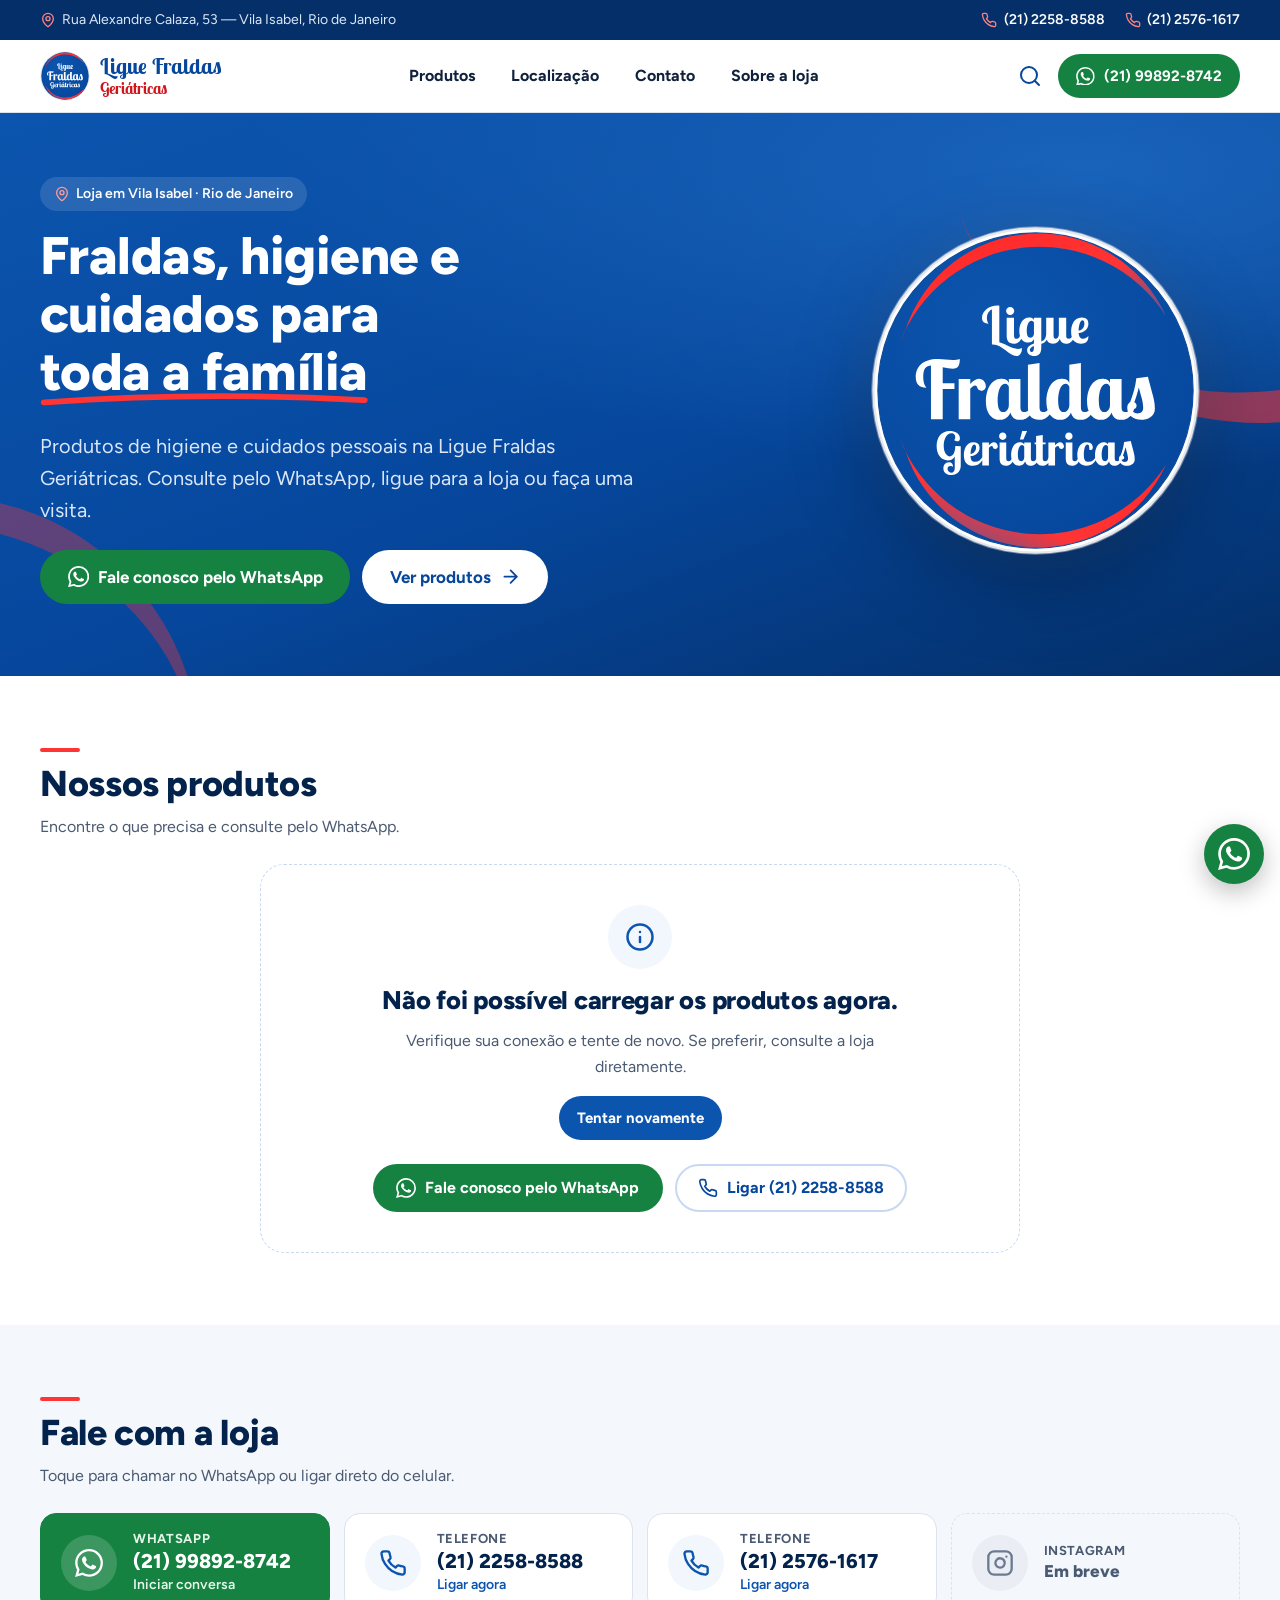
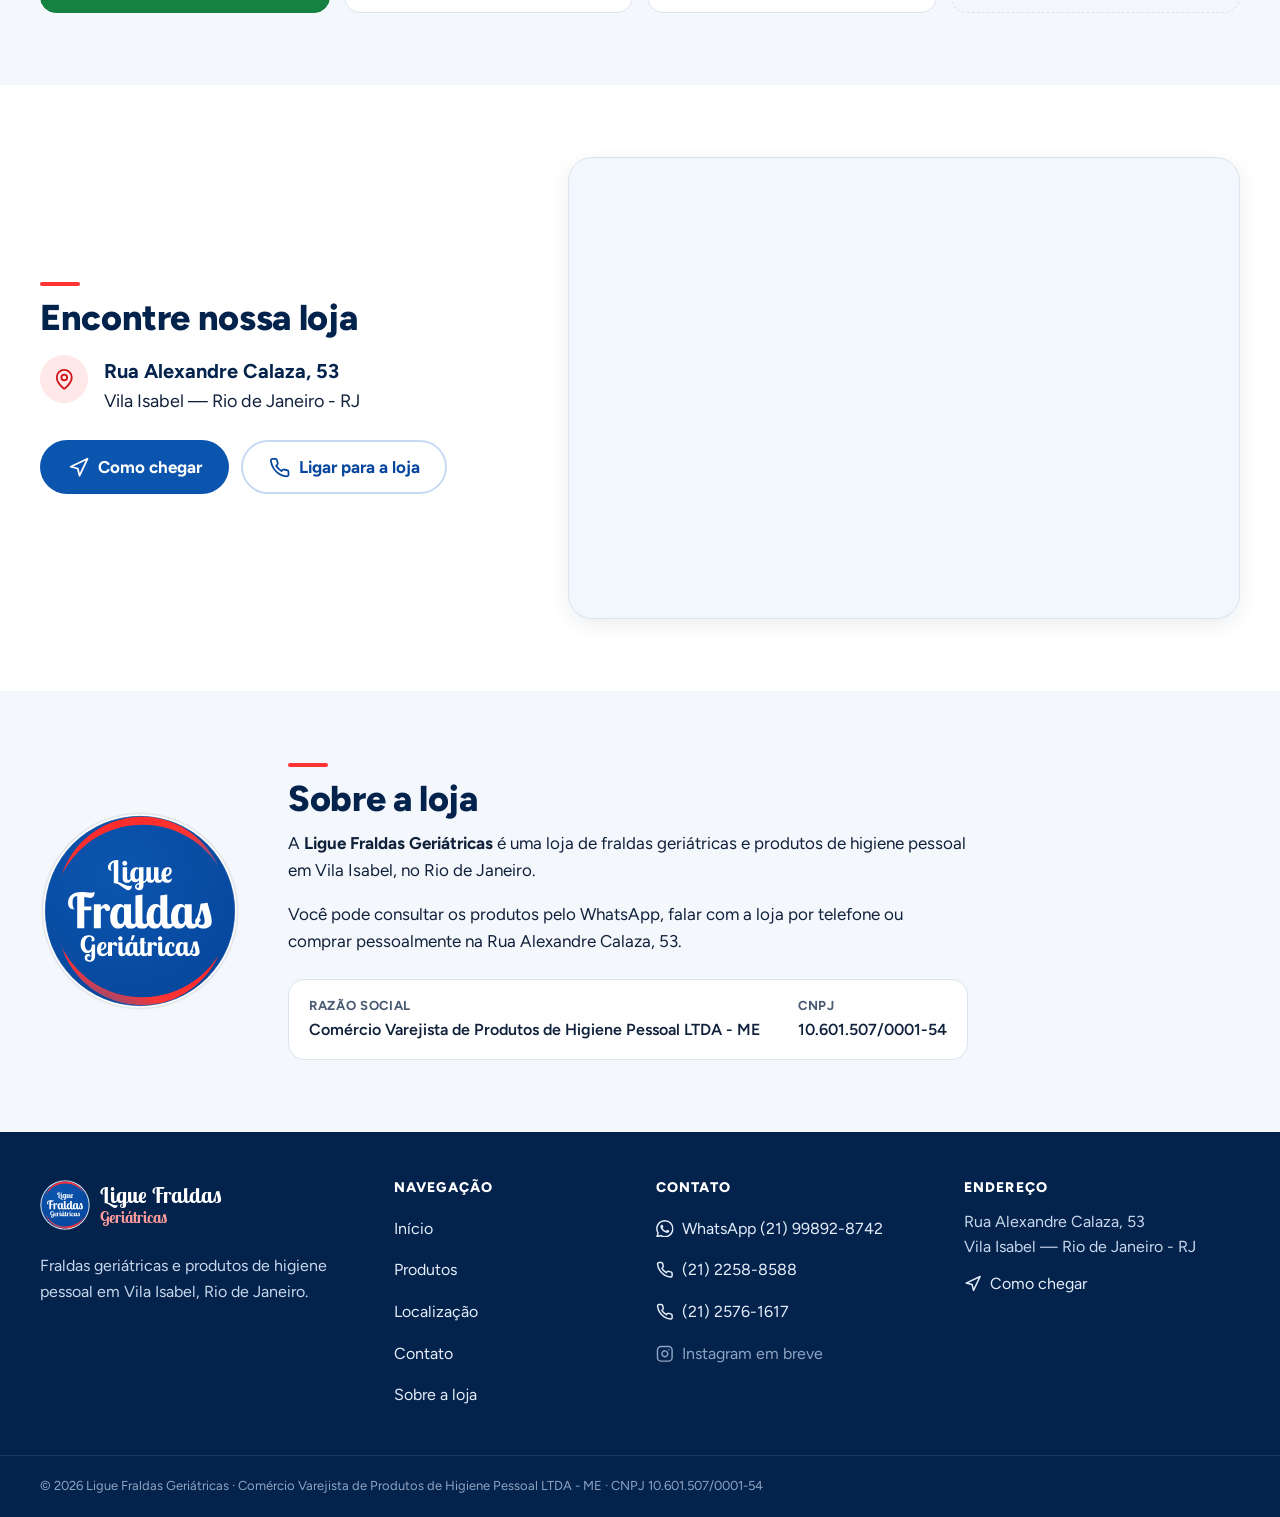
==== index.html @ 938216e5 "Primeira versão do site da Ligue Fraldas Geriátricas Vitrine online estática (HTML, CSS e JS, sem bu" ====
<!doctype html>
<html lang="pt-BR">
<head>
  <meta charset="utf-8">
  <meta name="viewport" content="width=device-width, initial-scale=1, viewport-fit=cover">
  <title>Ligue Fraldas Geriátricas – Fraldas e higiene em Vila Isabel, RJ</title>
  <meta name="description" content="Fraldas geriátricas e produtos de higiene pessoal em Vila Isabel, Rio de Janeiro. Consulte pelo WhatsApp (21) 99892-8742 ou visite a loja na Rua Alexandre Calaza, 53.">
  <!-- ANTES DE PUBLICAR: troque https://www.SEU-DOMINIO.com.br pelo domínio do site (veja o README) -->
  <link rel="canonical" href="https://www.SEU-DOMINIO.com.br/">
  <meta name="theme-color" content="#0c55ae">
  <meta name="geo.region" content="BR-RJ">
  <meta name="geo.placename" content="Rio de Janeiro">

  <meta property="og:type" content="website">
  <meta property="og:locale" content="pt_BR">
  <meta property="og:site_name" content="Ligue Fraldas Geriátricas">
  <meta property="og:title" content="Ligue Fraldas Geriátricas – Vila Isabel, Rio de Janeiro">
  <meta property="og:description" content="Fraldas, higiene e cuidados para toda a família. Consulte nossos produtos pelo WhatsApp (21) 99892-8742.">
  <meta property="og:url" content="https://www.SEU-DOMINIO.com.br/">
  <meta property="og:image" content="https://www.SEU-DOMINIO.com.br/img/og-image.png">
  <meta property="og:image:width" content="1200">
  <meta property="og:image:height" content="630">
  <meta property="og:image:alt" content="Logotipo da Ligue Fraldas Geriátricas">
  <meta name="twitter:card" content="summary_large_image">

  <link rel="icon" href="img/logo.svg" type="image/svg+xml">
  <link rel="icon" href="img/icones/favicon-32.png" sizes="32x32" type="image/png">
  <link rel="apple-touch-icon" href="img/icones/apple-touch-icon.png">
  <link rel="manifest" href="site.webmanifest">

  <link rel="preconnect" href="https://fonts.googleapis.com">
  <link rel="preconnect" href="https://fonts.gstatic.com" crossorigin>
  <link rel="stylesheet" href="https://fonts.googleapis.com/css2?family=Figtree:wght@400;500;600;700;800&family=Lobster+Two:wght@700&display=swap">
  <link rel="stylesheet" href="css/estilo.css">

  <script>document.documentElement.classList.add('js');</script>
  <script src="js/config.js" defer></script>
  <script src="js/nucleo.js" defer></script>
  <script src="js/inicio.js" defer></script>

  <script type="application/ld+json">
  {
    "@context": "https://schema.org",
    "@graph": [
      {
        "@type": "Store",
        "@id": "https://www.SEU-DOMINIO.com.br/#loja",
        "name": "Ligue Fraldas Geriátricas",
        "legalName": "Comércio Varejista de Produtos de Higiene Pessoal LTDA - ME",
        "taxID": "10.601.507/0001-54",
        "description": "Loja de fraldas geriátricas e produtos de higiene pessoal em Vila Isabel, Rio de Janeiro.",
        "url": "https://www.SEU-DOMINIO.com.br/",
        "logo": "https://www.SEU-DOMINIO.com.br/img/icones/icon-512.png",
        "image": "https://www.SEU-DOMINIO.com.br/img/og-image.png",
        "telephone": "+55-21-2258-8588",
        "address": {
          "@type": "PostalAddress",
          "streetAddress": "Rua Alexandre Calaza, 53 - Vila Isabel",
          "addressLocality": "Rio de Janeiro",
          "addressRegion": "RJ",
          "addressCountry": "BR"
        },
        "areaServed": { "@type": "City", "name": "Rio de Janeiro" },
        "hasMap": "https://www.google.com/maps/search/?api=1&query=Rua+Alexandre+Calaza%2C+53+-+Vila+Isabel%2C+Rio+de+Janeiro+-+RJ",
        "contactPoint": [
          { "@type": "ContactPoint", "telephone": "+55-21-2258-8588", "contactType": "customer service", "availableLanguage": "Portuguese" },
          { "@type": "ContactPoint", "telephone": "+55-21-2576-1617", "contactType": "customer service", "availableLanguage": "Portuguese" },
          { "@type": "ContactPoint", "telephone": "+55-21-99892-8742", "contactType": "sales", "description": "WhatsApp", "availableLanguage": "Portuguese" }
        ]
      },
      {
        "@type": "WebSite",
        "@id": "https://www.SEU-DOMINIO.com.br/#site",
        "url": "https://www.SEU-DOMINIO.com.br/",
        "name": "Ligue Fraldas Geriátricas",
        "inLanguage": "pt-BR",
        "publisher": { "@id": "https://www.SEU-DOMINIO.com.br/#loja" }
      }
    ]
  }
  </script>
</head>
<body>
  <svg aria-hidden="true" style="position:absolute;width:0;height:0;overflow:hidden">
    <symbol id="i-whatsapp" viewBox="0 0 24 24"><path fill="currentColor" d="M17.472 14.382c-.297-.149-1.758-.867-2.03-.967-.273-.099-.471-.148-.67.15-.197.297-.767.966-.94 1.164-.173.199-.347.223-.644.075-.297-.15-1.255-.463-2.39-1.475-.883-.788-1.48-1.761-1.653-2.059-.173-.297-.018-.458.13-.606.134-.133.298-.347.446-.52.149-.174.198-.298.298-.497.099-.198.05-.371-.025-.52-.075-.149-.669-1.612-.916-2.207-.242-.579-.487-.5-.669-.51-.173-.008-.371-.01-.57-.01-.198 0-.52.074-.792.372-.272.297-1.04 1.016-1.04 2.479 0 1.462 1.065 2.875 1.213 3.074.149.198 2.096 3.2 5.077 4.487.709.306 1.262.489 1.694.625.712.227 1.36.195 1.871.118.571-.085 1.758-.719 2.006-1.413.248-.694.248-1.289.173-1.413-.074-.124-.272-.198-.57-.347m-5.421 7.403h-.004a9.87 9.87 0 0 1-5.031-1.378l-.361-.214-3.741.982.998-3.648-.235-.374a9.86 9.86 0 0 1-1.51-5.26c.001-5.45 4.436-9.884 9.888-9.884 2.64 0 5.122 1.03 6.988 2.898a9.825 9.825 0 0 1 2.893 6.994c-.003 5.45-4.437 9.884-9.885 9.884m8.413-18.297A11.815 11.815 0 0 0 12.05 0C5.495 0 .16 5.335.157 11.892c0 2.096.547 4.142 1.588 5.945L.057 24l6.305-1.654a11.882 11.882 0 0 0 5.683 1.448h.005c6.554 0 11.89-5.335 11.893-11.893a11.821 11.821 0 0 0-3.48-8.413Z"/></symbol>
    <symbol id="i-telefone" viewBox="0 0 24 24"><g fill="none" stroke="currentColor" stroke-width="2" stroke-linecap="round" stroke-linejoin="round"><path d="M22 16.92v3a2 2 0 0 1-2.18 2 19.79 19.79 0 0 1-8.63-3.07 19.5 19.5 0 0 1-6-6 19.79 19.79 0 0 1-3.07-8.67A2 2 0 0 1 4.11 2h3a2 2 0 0 1 2 1.72 12.84 12.84 0 0 0 .7 2.81 2 2 0 0 1-.45 2.11L8.09 9.91a16 16 0 0 0 6 6l1.27-1.27a2 2 0 0 1 2.11-.45 12.84 12.84 0 0 0 2.81.7A2 2 0 0 1 22 16.92z"/></g></symbol>
    <symbol id="i-pin" viewBox="0 0 24 24"><g fill="none" stroke="currentColor" stroke-width="2" stroke-linecap="round" stroke-linejoin="round"><path d="M20 10c0 4.993-5.539 10.193-7.399 11.799a1 1 0 0 1-1.202 0C9.539 20.193 4 14.993 4 10a8 8 0 0 1 16 0"/><circle cx="12" cy="10" r="3"/></g></symbol>
    <symbol id="i-busca" viewBox="0 0 24 24"><g fill="none" stroke="currentColor" stroke-width="2" stroke-linecap="round" stroke-linejoin="round"><circle cx="11" cy="11" r="8"/><path d="m21 21-4.3-4.3"/></g></symbol>
    <symbol id="i-menu" viewBox="0 0 24 24"><g fill="none" stroke="currentColor" stroke-width="2" stroke-linecap="round"><path d="M4 6h16M4 12h16M4 18h16"/></g></symbol>
    <symbol id="i-fechar" viewBox="0 0 24 24"><g fill="none" stroke="currentColor" stroke-width="2" stroke-linecap="round"><path d="M18 6 6 18M6 6l12 12"/></g></symbol>
    <symbol id="i-rota" viewBox="0 0 24 24"><g fill="none" stroke="currentColor" stroke-width="2" stroke-linecap="round" stroke-linejoin="round"><path d="M3 11 22 2l-9 19-2-8-8-2z"/></g></symbol>
    <symbol id="i-instagram" viewBox="0 0 24 24"><g fill="none" stroke="currentColor" stroke-width="2" stroke-linecap="round" stroke-linejoin="round"><rect x="2" y="2" width="20" height="20" rx="5"/><path d="M16 11.37A4 4 0 1 1 12.63 8 4 4 0 0 1 16 11.37zM17.5 6.5h.01"/></g></symbol>
    <symbol id="i-seta" viewBox="0 0 24 24"><g fill="none" stroke="currentColor" stroke-width="2" stroke-linecap="round" stroke-linejoin="round"><path d="M5 12h14M12 5l7 7-7 7"/></g></symbol>
    <symbol id="i-sacola" viewBox="0 0 24 24"><g fill="none" stroke="currentColor" stroke-width="2" stroke-linecap="round" stroke-linejoin="round"><path d="M6 2 3 6v14a2 2 0 0 0 2 2h14a2 2 0 0 0 2-2V6l-3-4ZM3 6h18M16 10a4 4 0 0 1-8 0"/></g></symbol>
    <symbol id="i-info" viewBox="0 0 24 24"><g fill="none" stroke="currentColor" stroke-width="2" stroke-linecap="round" stroke-linejoin="round"><circle cx="12" cy="12" r="10"/><path d="M12 16v-4M12 8h.01"/></g></symbol>
    <symbol id="i-loja" viewBox="0 0 24 24"><g fill="none" stroke="currentColor" stroke-width="2" stroke-linecap="round" stroke-linejoin="round"><path d="m2 7 4.41-4.41A2 2 0 0 1 7.83 2h8.34a2 2 0 0 1 1.42.59L22 7M4 12v8a2 2 0 0 0 2 2h12a2 2 0 0 0 2-2v-8M15 22v-4a2 2 0 0 0-2-2h-2a2 2 0 0 0-2 2v4M2 7h20M22 7v3a2 2 0 0 1-2 2 2.7 2.7 0 0 1-1.59-.63.7.7 0 0 0-.82 0A2.7 2.7 0 0 1 16 12a2.7 2.7 0 0 1-1.59-.63.7.7 0 0 0-.82 0A2.7 2.7 0 0 1 12 12a2.7 2.7 0 0 1-1.59-.63.7.7 0 0 0-.82 0A2.7 2.7 0 0 1 8 12a2.7 2.7 0 0 1-1.59-.63.7.7 0 0 0-.82 0A2.7 2.7 0 0 1 4 12a2 2 0 0 1-2-2V7"/></g></symbol>
    <symbol id="i-filtro" viewBox="0 0 24 24"><g fill="none" stroke="currentColor" stroke-width="2" stroke-linecap="round" stroke-linejoin="round"><path d="M4 21v-7M4 10V3M12 21v-9M12 8V3M20 21v-5M20 12V3M1 14h6M9 8h6M17 16h6"/></g></symbol>
  </svg>

  <a class="pular" href="#conteudo">Pular para o conteúdo</a>

  <div class="barra-topo">
    <div class="container barra-topo__in">
      <span class="barra-topo__item"><svg class="icone" aria-hidden="true"><use href="#i-pin"></use></svg>Rua Alexandre Calaza, 53 — Vila Isabel, Rio de Janeiro</span>
      <span class="barra-topo__contatos">
        <a href="tel:+552122588588"><svg class="icone" aria-hidden="true"><use href="#i-telefone"></use></svg>(21) 2258-8588</a>
        <a href="tel:+552125761617"><svg class="icone" aria-hidden="true"><use href="#i-telefone"></use></svg>(21) 2576-1617</a>
      </span>
    </div>
  </div>

  <header class="cabecalho">
    <div class="container cabecalho__in">
      <a class="marca" href="./" aria-label="Ligue Fraldas Geriátricas — página inicial">
        <img class="marca__logo" src="img/logo.svg" alt="" width="48" height="48">
        <span class="marca__texto" aria-hidden="true"><span class="marca__nome">Ligue Fraldas</span><span class="marca__sub">Geriátricas</span></span>
      </a>

      <nav class="nav" id="menu" aria-label="Menu principal">
        <ul class="nav__lista">
          <li><a href="catalogo.html">Produtos</a></li>
          <li><a href="#localizacao">Localização</a></li>
          <li><a href="#contato">Contato</a></li>
          <li><a href="#sobre">Sobre a loja</a></li>
        </ul>
        <div class="nav__contatos">
          <a class="btn btn--wa btn--bloco" href="https://wa.me/5521998928742" data-whatsapp target="_blank" rel="noopener"><svg class="icone" aria-hidden="true"><use href="#i-whatsapp"></use></svg><span>WhatsApp (21) 99892-8742</span></a>
          <a class="btn btn--contorno btn--bloco" href="tel:+552122588588"><svg class="icone" aria-hidden="true"><use href="#i-telefone"></use></svg><span>Ligar (21) 2258-8588</span></a>
        </div>
      </nav>

      <div class="cabecalho__acoes">
        <a class="icone-btn" href="catalogo.html#busca" aria-label="Buscar produtos"><svg class="icone" aria-hidden="true"><use href="#i-busca"></use></svg></a>
        <a class="btn btn--wa btn--sm cabecalho__wa" href="https://wa.me/5521998928742" data-whatsapp target="_blank" rel="noopener"><svg class="icone" aria-hidden="true"><use href="#i-whatsapp"></use></svg><span>(21) 99892-8742</span></a>
        <button class="icone-btn menu-btn" type="button" data-menu-botao aria-controls="menu" aria-expanded="false" aria-label="Abrir menu"><svg class="icone" aria-hidden="true"><use href="#i-menu"></use></svg></button>
      </div>
    </div>
  </header>

  <main id="conteudo">
    <section class="hero" aria-labelledby="hero-titulo">
      <div class="container hero__in">
        <div class="hero__texto">
          <p class="hero__local"><svg class="icone" aria-hidden="true"><use href="#i-pin"></use></svg>Loja em Vila Isabel · Rio de Janeiro</p>
          <h1 id="hero-titulo">Fraldas, higiene e cuidados para <span class="sublinhado">toda a família</span></h1>
          <p class="hero__desc">Produtos de higiene e cuidados pessoais na Ligue Fraldas Geriátricas. Consulte pelo WhatsApp, ligue para a loja ou faça uma visita.</p>

          <form class="busca busca--hero" action="catalogo.html" role="search" data-requer-produtos hidden>
            <label class="sr-only" for="busca-hero">Buscar produtos</label>
            <svg class="icone busca__icone" aria-hidden="true"><use href="#i-busca"></use></svg>
            <input id="busca-hero" name="q" type="search" placeholder="Buscar produtos" autocomplete="off" enterkeyhint="search">
            <button class="btn btn--primario btn--sm" type="submit">Buscar</button>
          </form>

          <div class="hero__ctas">
            <a class="btn btn--wa btn--grande" href="https://wa.me/5521998928742" data-whatsapp target="_blank" rel="noopener"><svg class="icone" aria-hidden="true"><use href="#i-whatsapp"></use></svg><span>Fale conosco pelo WhatsApp</span></a>
            <a class="btn btn--claro btn--grande" href="catalogo.html"><span>Ver produtos</span><svg class="icone" aria-hidden="true"><use href="#i-seta"></use></svg></a>
          </div>
        </div>

        <div class="hero__marca" aria-hidden="true">
          <img src="img/logo.svg" alt="" width="380" height="380">
        </div>
      </div>
    </section>

    <section class="secao" id="produtos" aria-labelledby="produtos-titulo">
      <div class="container">
        <div class="secao__topo">
          <div>
            <h2 class="secao__titulo" id="produtos-titulo">Nossos produtos</h2>
            <p class="secao__sub">Encontre o que precisa e consulte pelo WhatsApp.</p>
          </div>
          <a class="link-seta so-desktop" href="catalogo.html" data-requer-produtos hidden>Ver catálogo completo<svg class="icone" aria-hidden="true"><use href="#i-seta"></use></svg></a>
        </div>

        <ul class="chips" data-categorias-inicio aria-label="Categorias" hidden></ul>

        <div class="grade-produtos grade-produtos--inicio" data-produtos-inicio aria-busy="true">
          <noscript>
            <div class="aviso">
              <p class="aviso__titulo">Para ver os produtos, ative o JavaScript do navegador.</p>
              <p>Você também pode consultar a loja pelo WhatsApp (21) 99892-8742 ou pelo telefone (21) 2258-8588.</p>
            </div>
          </noscript>
        </div>

        <a class="btn btn--primario btn--bloco so-mobile secao__mais" href="catalogo.html" data-requer-produtos hidden><span>Ver catálogo completo</span><svg class="icone" aria-hidden="true"><use href="#i-seta"></use></svg></a>
      </div>
    </section>

    <section class="secao secao--alt" id="contato" aria-labelledby="contato-titulo">
      <div class="container">
        <div class="secao__topo">
          <div>
            <h2 class="secao__titulo" id="contato-titulo">Fale com a loja</h2>
            <p class="secao__sub">Toque para chamar no WhatsApp ou ligar direto do celular.</p>
          </div>
        </div>

        <div class="contatos">
          <a class="contato-card contato-card--wa" href="https://wa.me/5521998928742" data-whatsapp target="_blank" rel="noopener">
            <span class="contato-card__icone"><svg class="icone" aria-hidden="true"><use href="#i-whatsapp"></use></svg></span>
            <span class="contato-card__texto">
              <span class="contato-card__rotulo">WhatsApp</span>
              <span class="contato-card__valor">(21) 99892-8742</span>
              <span class="contato-card__acao">Iniciar conversa</span>
            </span>
          </a>
          <a class="contato-card" href="tel:+552122588588">
            <span class="contato-card__icone"><svg class="icone" aria-hidden="true"><use href="#i-telefone"></use></svg></span>
            <span class="contato-card__texto">
              <span class="contato-card__rotulo">Telefone</span>
              <span class="contato-card__valor">(21) 2258-8588</span>
              <span class="contato-card__acao">Ligar agora</span>
            </span>
          </a>
          <a class="contato-card" href="tel:+552125761617">
            <span class="contato-card__icone"><svg class="icone" aria-hidden="true"><use href="#i-telefone"></use></svg></span>
            <span class="contato-card__texto">
              <span class="contato-card__rotulo">Telefone</span>
              <span class="contato-card__valor">(21) 2576-1617</span>
              <span class="contato-card__acao">Ligar agora</span>
            </span>
          </a>
          <div class="contato-card contato-card--instagram" data-instagram>
            <span class="contato-card__icone"><svg class="icone" aria-hidden="true"><use href="#i-instagram"></use></svg></span>
            <span class="contato-card__texto">
              <span class="contato-card__rotulo">Instagram</span>
              <span class="contato-card__valor" data-instagram-texto="{usuario}">Em breve</span>
            </span>
          </div>
        </div>
      </div>
    </section>

    <section class="secao" id="localizacao" aria-labelledby="local-titulo">
      <div class="container local">
        <div class="local__info">
          <h2 class="secao__titulo" id="local-titulo">Encontre nossa loja</h2>
          <address class="local__endereco">
            <span class="local__icone"><svg class="icone" aria-hidden="true"><use href="#i-pin"></use></svg></span>
            <span>
              <strong>Rua Alexandre Calaza, 53</strong><br>
              Vila Isabel — Rio de Janeiro - RJ
            </span>
          </address>
          <div class="local__acoes">
            <a class="btn btn--primario btn--grande" href="https://www.google.com/maps/dir/?api=1&amp;destination=Rua+Alexandre+Calaza%2C+53+-+Vila+Isabel%2C+Rio+de+Janeiro+-+RJ" target="_blank" rel="noopener"><svg class="icone" aria-hidden="true"><use href="#i-rota"></use></svg><span>Como chegar</span></a>
            <a class="btn btn--contorno btn--grande" href="tel:+552122588588"><svg class="icone" aria-hidden="true"><use href="#i-telefone"></use></svg><span>Ligar para a loja</span></a>
          </div>
        </div>
        <div class="local__mapa">
          <iframe
            title="Mapa com a localização da Ligue Fraldas Geriátricas, Rua Alexandre Calaza, 53, Vila Isabel"
            src="https://www.google.com/maps?q=Rua+Alexandre+Calaza,+53+-+Vila+Isabel,+Rio+de+Janeiro+-+RJ&amp;output=embed"
            loading="lazy"
            referrerpolicy="no-referrer-when-downgrade"
            allowfullscreen></iframe>
        </div>
      </div>
    </section>

    <section class="secao secao--alt" id="sobre" aria-labelledby="sobre-titulo">
      <div class="container sobre">
        <img class="sobre__logo" src="img/logo.svg" alt="Logotipo da Ligue Fraldas Geriátricas" width="200" height="200" loading="lazy">
        <div class="sobre__texto">
          <h2 class="secao__titulo" id="sobre-titulo">Sobre a loja</h2>
          <p>A <strong>Ligue Fraldas Geriátricas</strong> é uma loja de fraldas geriátricas e produtos de higiene pessoal em Vila Isabel, no Rio de Janeiro.</p>
          <p>Você pode consultar os produtos pelo WhatsApp, falar com a loja por telefone ou comprar pessoalmente na Rua Alexandre Calaza, 53.</p>
          <dl class="sobre__dados">
            <div><dt>Razão social</dt><dd>Comércio Varejista de Produtos de Higiene Pessoal LTDA - ME</dd></div>
            <div><dt>CNPJ</dt><dd class="sem-quebra">10.601.507/0001-54</dd></div>
          </dl>
        </div>
      </div>
    </section>
  </main>

  <footer class="rodape">
    <div class="container rodape__grade">
      <div class="rodape__marca">
        <a class="marca marca--clara" href="./">
          <img class="marca__logo" src="img/logo.svg" alt="" width="56" height="56" loading="lazy">
          <span class="marca__texto"><span class="marca__nome">Ligue Fraldas</span><span class="marca__sub">Geriátricas</span></span>
        </a>
        <p>Fraldas geriátricas e produtos de higiene pessoal em Vila Isabel, Rio de Janeiro.</p>
      </div>

      <nav class="rodape__col" aria-labelledby="rodape-nav">
        <h2 class="rodape__titulo" id="rodape-nav">Navegação</h2>
        <ul>
          <li><a href="./">Início</a></li>
          <li><a href="catalogo.html">Produtos</a></li>
          <li><a href="#localizacao">Localização</a></li>
          <li><a href="#contato">Contato</a></li>
          <li><a href="#sobre">Sobre a loja</a></li>
        </ul>
      </nav>

      <div class="rodape__col">
        <h2 class="rodape__titulo">Contato</h2>
        <ul>
          <li><a href="https://wa.me/5521998928742" data-whatsapp target="_blank" rel="noopener"><svg class="icone" aria-hidden="true"><use href="#i-whatsapp"></use></svg>WhatsApp (21) 99892-8742</a></li>
          <li><a href="tel:+552122588588"><svg class="icone" aria-hidden="true"><use href="#i-telefone"></use></svg>(21) 2258-8588</a></li>
          <li><a href="tel:+552125761617"><svg class="icone" aria-hidden="true"><use href="#i-telefone"></use></svg>(21) 2576-1617</a></li>
          <li><span class="rodape__instagram" data-instagram><svg class="icone" aria-hidden="true"><use href="#i-instagram"></use></svg><span data-instagram-texto="Instagram {usuario}">Instagram em breve</span></span></li>
        </ul>
      </div>

      <div class="rodape__col">
        <h2 class="rodape__titulo">Endereço</h2>
        <address>Rua Alexandre Calaza, 53<br>Vila Isabel — Rio de Janeiro - RJ</address>
        <a class="rodape__rota" href="https://www.google.com/maps/dir/?api=1&amp;destination=Rua+Alexandre+Calaza%2C+53+-+Vila+Isabel%2C+Rio+de+Janeiro+-+RJ" target="_blank" rel="noopener"><svg class="icone" aria-hidden="true"><use href="#i-rota"></use></svg>Como chegar</a>
      </div>
    </div>
    <div class="rodape__base">
      <div class="container">
        <p>© <span data-ano>2026</span> Ligue Fraldas Geriátricas · Comércio Varejista de Produtos de Higiene Pessoal LTDA - ME · CNPJ 10.601.507/0001-54</p>
      </div>
    </div>
  </footer>

  <a class="wa-flutuante" href="https://wa.me/5521998928742" data-whatsapp target="_blank" rel="noopener" aria-label="Conversar com a loja pelo WhatsApp"><svg class="icone" aria-hidden="true"><use href="#i-whatsapp"></use></svg></a>
</body>
</html>
---- css/estilo.css ----
/* ==========================================================================
   Ligue Fraldas Geriátricas — estilos
   Mobile-first. Paleta tirada do logotipo: azul, vermelho e branco.
   O verde aparece só nos botões de WhatsApp, para serem reconhecidos de longe.
   ========================================================================== */

:root {
  --azul-950: #03234d;
  --azul-900: #042f68;
  --azul-800: #06479d;
  --azul-700: #0c55ae;
  --azul-600: #1c66bd;
  --azul-200: #c7d9f2;
  --azul-100: #e4eefb;
  --azul-50: #f2f7fd;
  --vermelho: #ff3434;
  --vermelho-escuro: #d0161c;
  --verde-wa: #158241;
  --verde-wa-escuro: #106a34;

  --texto: #10213b;
  --texto-suave: #4a5a72;
  --borda: #dbe3ee;
  --fundo: #ffffff;
  --fundo-alt: #f4f7fb;

  --raio-sm: 10px;
  --raio: 16px;
  --raio-lg: 24px;
  --sombra: 0 6px 20px rgb(16 33 59 / .08);
  --sombra-lg: 0 18px 48px rgb(3 35 77 / .28);

  --fonte: "Figtree", system-ui, -apple-system, "Segoe UI", Roboto, Arial, sans-serif;
  --fonte-marca: "Lobster Two", Georgia, cursive;

  --cabecalho-altura: 64px;
  --gutter: 16px;
}

@media (min-width: 768px) {
  :root { --cabecalho-altura: 72px; --gutter: 24px; }
}

/* ---------- Base ---------- */

*, *::before, *::after { box-sizing: border-box; }

html {
  color-scheme: light;
  -webkit-text-size-adjust: 100%;
  scroll-padding-top: calc(var(--cabecalho-altura) + 16px);
}

@media (prefers-reduced-motion: no-preference) {
  html { scroll-behavior: smooth; }
}

body {
  margin: 0;
  font-family: var(--fonte);
  font-size: 1rem;
  line-height: 1.6;
  color: var(--texto);
  background: var(--fundo);
  overflow-x: clip;
  -webkit-font-smoothing: antialiased;
}

img, svg { display: block; max-width: 100%; }
img { height: auto; }

h1, h2, h3 {
  margin: 0 0 .5em;
  line-height: 1.2;
  font-weight: 800;
  letter-spacing: -.01em;
  overflow-wrap: break-word;
}

p { margin: 0 0 1em; }
a { color: var(--azul-700); }
button, input, select { font: inherit; color: inherit; }
address { font-style: normal; }
ul[class], ol[class] { list-style: none; margin: 0; padding: 0; }
[hidden] { display: none !important; }

:focus-visible {
  outline: 3px solid var(--azul-600);
  outline-offset: 2px;
}

.hero :focus-visible,
.rodape :focus-visible { outline-color: #fff; }

.sr-only {
  position: absolute !important;
  width: 1px; height: 1px;
  padding: 0; margin: -1px;
  overflow: hidden; clip: rect(0 0 0 0);
  white-space: nowrap; border: 0;
}

.pular {
  position: absolute;
  left: 1rem; top: -100px;
  z-index: 100;
  padding: .75rem 1rem;
  border-radius: var(--raio-sm);
  background: var(--azul-900);
  color: #fff;
  font-weight: 700;
}
.pular:focus { top: 1rem; }

.container {
  width: min(100% - 2 * var(--gutter), 1200px);
  margin-inline: auto;
}

.icone { width: 1.25em; height: 1.25em; flex: none; }

@media (max-width: 559.98px) { .so-desktop { display: none !important; } }
@media (min-width: 560px) { .so-mobile { display: none !important; } }

/* ---------- Botões ---------- */

.btn {
  display: inline-flex;
  align-items: center;
  justify-content: center;
  gap: .55rem;
  min-height: 48px;
  padding: .7rem 1.35rem;
  border: 2px solid transparent;
  border-radius: 999px;
  font-weight: 700;
  font-size: 1rem;
  line-height: 1.2;
  text-align: center;
  text-decoration: none;
  cursor: pointer;
  transition: background-color .15s, border-color .15s, color .15s, box-shadow .15s, transform .15s;
}
.btn:active { transform: translateY(1px); }

.btn--wa { background: var(--verde-wa); color: #fff; }
.btn--wa:hover { background: var(--verde-wa-escuro); }

.btn--primario { background: var(--azul-700); color: #fff; }
.btn--primario:hover { background: var(--azul-800); }

.btn--claro { background: #fff; color: var(--azul-800); }
.btn--claro:hover { background: var(--azul-100); }

.btn--contorno { background: #fff; border-color: var(--azul-200); color: var(--azul-800); }
.btn--contorno:hover { border-color: var(--azul-700); background: var(--azul-50); }

.btn--sm { min-height: 44px; padding: .5rem 1rem; font-size: .9375rem; }
.btn--grande { min-height: 54px; padding-inline: 1.6rem; font-size: 1.0625rem; }
.btn--bloco { width: 100%; }

.icone-btn {
  display: inline-grid;
  place-items: center;
  flex: none;
  width: 48px; height: 48px;
  border: 0;
  border-radius: 999px;
  background: transparent;
  color: var(--azul-800);
  text-decoration: none;
  cursor: pointer;
}
.icone-btn:hover { background: var(--azul-50); }
.icone-btn .icone { width: 24px; height: 24px; }
.icone-btn--contorno { border: 2px solid var(--azul-200); background: #fff; }

/* ---------- Barra do topo (tablet em diante) ---------- */

.barra-topo {
  display: none;
  background: var(--azul-900);
  color: #dce8f8;
  font-size: .875rem;
}
@media (min-width: 768px) { .barra-topo { display: block; } }

.barra-topo__in {
  display: flex;
  justify-content: space-between;
  align-items: center;
  gap: 1rem;
  min-height: 40px;
}
.barra-topo__item,
.barra-topo a { display: inline-flex; align-items: center; gap: .4rem; }
.barra-topo__contatos { display: flex; gap: 1.25rem; }
.barra-topo a { color: #fff; font-weight: 600; text-decoration: none; }
.barra-topo a:hover { text-decoration: underline; }
.barra-topo .icone { width: 1rem; height: 1rem; color: #ff8080; }

/* ---------- Cabeçalho ---------- */

.cabecalho {
  position: sticky;
  top: 0;
  z-index: 40;
  background: #fff;
  border-bottom: 1px solid var(--borda);
  transition: box-shadow .2s;
}
.cabecalho.rolado { box-shadow: 0 4px 18px rgb(16 33 59 / .08); }

.cabecalho__in {
  display: flex;
  align-items: center;
  gap: .5rem;
  min-height: var(--cabecalho-altura);
}

.marca {
  display: inline-flex;
  align-items: center;
  gap: .6rem;
  min-width: 0;
  margin-right: auto;
  text-decoration: none;
}
.marca__logo { width: 44px; height: 44px; flex: none; }
.marca__texto {
  display: flex;
  flex-direction: column;
  font-family: var(--fonte-marca);
  font-weight: 700;
  line-height: 1;
}
.marca__nome { font-size: 1.35rem; color: var(--azul-800); white-space: nowrap; }
.marca__sub { margin-top: 2px; font-size: 1rem; color: var(--vermelho-escuro); }
.marca--clara .marca__nome { color: #fff; }
.marca--clara .marca__sub { color: #ff9a9a; }

.cabecalho__acoes { display: flex; align-items: center; gap: .25rem; }
.cabecalho__wa { display: none; }

.nav__lista a {
  display: flex;
  align-items: center;
  color: var(--texto);
  font-weight: 700;
  text-decoration: none;
}
.nav__lista a[aria-current] { color: var(--azul-700); }
.nav__contatos { display: grid; gap: .75rem; margin-top: 1rem; }

@media (max-width: 959.98px) {
  .js .nav {
    display: none;
    position: absolute;
    top: 100%;
    left: 0; right: 0;
    max-height: calc(100vh - var(--cabecalho-altura));
    overflow-y: auto;
    padding: .25rem var(--gutter) 1.25rem;
    background: #fff;
    border-bottom: 1px solid var(--borda);
    box-shadow: 0 16px 32px rgb(16 33 59 / .12);
  }
  .js .nav.aberto { display: block; }
  .nav__lista a {
    min-height: 54px;
    padding-inline: .25rem;
    border-bottom: 1px solid var(--borda);
    font-size: 1.0625rem;
  }

  /* Sem JavaScript o menu aparece aberto, logo abaixo da marca */
  html:not(.js) .cabecalho__in { flex-wrap: wrap; }
  html:not(.js) .nav { order: 3; width: 100%; }
  html:not(.js) .nav__lista { display: flex; flex-wrap: wrap; column-gap: 1rem; }
  html:not(.js) .nav__lista a { min-height: 44px; border: 0; }
  html:not(.js) .nav__contatos,
  html:not(.js) .menu-btn { display: none; }
}

@media (min-width: 960px) {
  .marca { margin-right: 0; }
  .marca__logo { width: 50px; height: 50px; }
  .nav { margin-inline: auto; }
  .nav__lista { display: flex; gap: .25rem; }
  .nav__lista a { min-height: 44px; padding: 0 1rem; border-radius: 999px; }
  .nav__lista a:hover,
  .nav__lista a[aria-current] { background: var(--azul-50); color: var(--azul-700); }
  .nav__contatos,
  .menu-btn { display: none; }
  .cabecalho__wa { display: inline-flex; }
}

/* ---------- Hero ---------- */

.hero {
  position: relative;
  overflow: hidden;
  color: #fff;
  background:
    radial-gradient(110% 90% at 85% 10%, rgb(28 102 189 / .9) 0%, transparent 60%),
    linear-gradient(160deg, var(--azul-700) 0%, var(--azul-800) 55%, var(--azul-900) 100%);
}

/* Arcos vermelhos inspirados no "swoosh" do logotipo */
.hero::before,
.hero::after {
  content: "";
  position: absolute;
  border-radius: 50%;
  border: 0 solid transparent;
  pointer-events: none;
}
/* No celular fica só um arco discreto no canto, longe do texto */
.hero::before {
  width: 420px; height: 420px;
  right: -250px; top: -300px;
  border-bottom-width: 22px;
  border-bottom-color: rgb(255 52 52 / .5);
  transform: rotate(-18deg);
}
.hero::after { display: none; }

@media (min-width: 900px) {
  .hero::before {
    width: 640px; height: 640px;
    right: -300px; top: -330px;
    border-bottom-width: 34px;
    border-bottom-color: rgb(255 52 52 / .55);
  }
  .hero::after {
    display: block;
    width: 520px; height: 520px;
    left: -320px; bottom: -340px;
    border-top-width: 30px;
    border-top-color: rgb(255 52 52 / .35);
    transform: rotate(14deg);
  }
}

.hero__in {
  position: relative;
  z-index: 1;
  display: grid;
  align-items: center;
  gap: 2rem;
  padding-block: 2.25rem 2.75rem;
}

.hero__local {
  display: inline-flex;
  align-items: center;
  gap: .4rem;
  margin-bottom: 1rem;
  padding: .35rem .85rem;
  border-radius: 999px;
  background: rgb(255 255 255 / .12);
  font-size: .875rem;
  font-weight: 600;
}
.hero__local .icone { width: 1rem; height: 1rem; color: #ff9a9a; }

.hero h1 {
  max-width: 17ch;
  margin-bottom: .55em;
  font-size: clamp(1.95rem, 1.2rem + 3.6vw, 3.3rem);
  line-height: 1.1;
}

.sublinhado {
  white-space: nowrap;
  padding-bottom: .08em;
  background: url("data:image/svg+xml,%3Csvg xmlns='http://www.w3.org/2000/svg' viewBox='0 0 200 14' preserveAspectRatio='none'%3E%3Cpath d='M3 10 Q100 0 197 8' fill='none' stroke='%23ff3434' stroke-width='5' stroke-linecap='round'/%3E%3C/svg%3E") left bottom / 100% .3em no-repeat;
}

.hero__desc {
  max-width: 46ch;
  margin-bottom: 1.5rem;
  color: #dbe7f8;
  font-size: clamp(1.0625rem, 1rem + .4vw, 1.25rem);
}

.hero__ctas { display: grid; gap: .75rem; }

.hero__marca { display: none; }

@media (min-width: 560px) {
  .hero__ctas { display: flex; flex-wrap: wrap; }
}

@media (min-width: 900px) {
  .hero__in {
    grid-template-columns: minmax(0, 1.3fr) minmax(0, .7fr);
    padding-block: 4rem 4.5rem;
  }
  .hero__marca {
    position: relative;
    display: block;
    justify-self: center;
  }
  .hero__marca::before {
    content: "";
    position: absolute;
    inset: -30px;
    border-radius: 50%;
    background: radial-gradient(circle, rgb(255 255 255 / .18), transparent 70%);
  }
  .hero__marca img {
    position: relative;
    width: clamp(260px, 26vw, 380px);
    filter: drop-shadow(0 24px 40px rgb(0 0 0 / .3));
  }
}

/* ---------- Busca ---------- */

.busca {
  display: flex;
  align-items: center;
  gap: .5rem;
  padding: 4px;
  background: #fff;
  border: 2px solid var(--borda);
  border-radius: 999px;
  color: var(--texto);
}
.busca:focus-within {
  border-color: var(--azul-600);
  box-shadow: 0 0 0 4px rgb(28 102 189 / .2);
}
.busca__icone { width: 20px; height: 20px; margin-left: .75rem; color: var(--texto-suave); }
.busca input {
  flex: 1;
  min-width: 0;
  min-height: 44px;
  padding: 0 .25rem;
  border: 0;
  background: transparent;
  font-size: 1rem; /* 16px evita o zoom automático no iPhone */
}
.busca input:focus-visible { outline: none; }
.busca .btn { flex: none; }

.busca--hero {
  max-width: 520px;
  margin-bottom: 1.25rem;
  border-color: transparent;
  box-shadow: var(--sombra-lg);
}

/* ---------- Seções ---------- */

.secao { padding-block: 3rem; }
.secao--alt { background: var(--fundo-alt); }

@media (min-width: 960px) {
  .secao { padding-block: 4.5rem; }
}

.secao__topo {
  display: flex;
  flex-wrap: wrap;
  align-items: flex-end;
  justify-content: space-between;
  gap: .5rem 1.5rem;
  margin-bottom: 1.5rem;
}

.secao__titulo {
  margin-bottom: .25em;
  color: var(--azul-950);
  font-size: clamp(1.55rem, 1.2rem + 1.4vw, 2.25rem);
}
.secao__titulo::before {
  content: "";
  display: block;
  width: 40px; height: 4px;
  margin-bottom: .65rem;
  border-radius: 4px;
  background: var(--vermelho);
}

.secao__sub { margin: 0; color: var(--texto-suave); }
.secao__mais { margin-top: 1.75rem; }

.link-seta {
  display: inline-flex;
  align-items: center;
  gap: .35rem;
  min-height: 44px;
  font-weight: 700;
  text-decoration: none;
}
.link-seta:hover { text-decoration: underline; }
.link-seta .icone { width: 1.1em; height: 1.1em; transition: transform .15s; }
.link-seta:hover .icone { transform: translateX(3px); }

/* ---------- Chips de categoria ---------- */

.chips { display: flex; flex-wrap: wrap; gap: .5rem; margin-bottom: 1.5rem; }

.chip {
  display: inline-flex;
  align-items: center;
  gap: .45rem;
  min-height: 44px;
  padding: .4rem 1rem;
  border: 1.5px solid var(--borda);
  border-radius: 999px;
  background: #fff;
  color: var(--texto);
  font-size: .9375rem;
  font-weight: 600;
  text-decoration: none;
  cursor: pointer;
}
.chip:hover { border-color: var(--azul-600); color: var(--azul-700); }
.chip .icone { width: 1rem; height: 1rem; }
.chip__total {
  padding: 0 .5rem;
  border-radius: 999px;
  background: var(--fundo-alt);
  color: var(--texto-suave);
  font-size: .8125rem;
}
.chip--ativo { background: var(--azul-50); border-color: var(--azul-200); color: var(--azul-800); }
.chip--limpar { border-style: dashed; }

/* ---------- Grade e card de produto ---------- */

.grade-produtos {
  display: grid;
  grid-template-columns: repeat(auto-fill, minmax(min(100%, 158px), 1fr));
  gap: .75rem;
}
.grade-produtos--aviso { display: block; }

/* Página inicial: colunas fixas para os destaques fecharem linhas completas
   (2 colunas no celular, 3 no tablet mostrando 6 produtos, 4 no desktop mostrando 8) */
@media (min-width: 560px) {
  .grade-produtos.grade-produtos--inicio { grid-template-columns: repeat(3, minmax(0, 1fr)); }
}
@media (min-width: 560px) and (max-width: 899.98px) {
  .grade-produtos--inicio > .card:nth-child(n + 7) { display: none; }
}
@media (min-width: 900px) {
  .grade-produtos.grade-produtos--inicio { grid-template-columns: repeat(4, minmax(0, 1fr)); }
}

@media (min-width: 560px) {
  .grade-produtos { grid-template-columns: repeat(auto-fill, minmax(200px, 1fr)); gap: 1rem; }
}
@media (min-width: 960px) {
  .grade-produtos { grid-template-columns: repeat(auto-fill, minmax(240px, 1fr)); gap: 1.25rem; }
}

.card {
  position: relative;
  display: flex;
  flex-direction: column;
  min-width: 0;
  overflow: hidden;
  background: #fff;
  border: 1px solid var(--borda);
  border-radius: var(--raio);
  transition: box-shadow .2s, border-color .2s, transform .2s;
}
.card:hover { border-color: var(--azul-200); box-shadow: var(--sombra); }
@media (hover: hover) {
  .card:not(.card--esqueleto):hover { transform: translateY(-2px); }
}

.card__midia {
  position: relative;
  display: grid;
  place-items: center;
  aspect-ratio: 1;
  padding: .75rem;
  background: #fff;
  border-bottom: 1px solid var(--borda);
}
.card__midia > img { width: 100%; height: 100%; object-fit: contain; }

.selo {
  position: absolute;
  top: .6rem; left: .6rem;
  padding: .2rem .6rem;
  border-radius: 999px;
  background: var(--vermelho-escuro);
  color: #fff;
  font-size: .75rem;
  font-weight: 800;
  letter-spacing: .04em;
  text-transform: uppercase;
}

.card__corpo {
  display: flex;
  flex: 1;
  flex-direction: column;
  gap: .25rem;
  padding: .85rem .85rem .5rem;
}
.card__categoria {
  margin: 0;
  color: var(--vermelho-escuro);
  font-size: .75rem;
  font-weight: 700;
  letter-spacing: .05em;
  text-transform: uppercase;
}
.card__nome {
  margin: 0;
  font-size: 1rem;
  font-weight: 700;
  line-height: 1.3;
  overflow-wrap: anywhere;
}
.card__link { color: var(--texto); text-decoration: none; }
.card__link::after {
  /* o card inteiro abre a página do produto */
  content: "";
  position: absolute;
  inset: 0;
  z-index: 1;
  border-radius: var(--raio);
}
.card__link:focus-visible { outline: none; }
.card__link:focus-visible::after { outline: 3px solid var(--azul-600); outline-offset: -3px; }
.card:hover .card__link { color: var(--azul-700); }

.card__marca { margin: 0; color: var(--texto-suave); font-size: .875rem; overflow-wrap: anywhere; }
.card__tamanhos { display: flex; flex-wrap: wrap; gap: .3rem; margin: .35rem 0 0; }

.etiqueta {
  padding: .1rem .5rem;
  border: 1px solid var(--azul-100);
  border-radius: 6px;
  background: var(--azul-50);
  color: var(--azul-800);
  font-size: .75rem;
  font-weight: 700;
}

.card__acoes { position: relative; z-index: 2; padding: .5rem .85rem .85rem; }
.card__acoes .btn { gap: .4rem; padding-inline: .6rem; font-size: .875rem; }

/* Cards estreitos (2 colunas no celular): texto do botão em no máximo 2 linhas */
.card { container-type: inline-size; }
@container (max-width: 200px) {
  .card__corpo { padding-inline: .7rem; }
  .card__acoes { padding: .4rem .6rem .7rem; }
  .card__acoes .btn { gap: .35rem; padding-inline: .45rem; font-size: .8125rem; }
  .card__acoes .btn .icone { width: 1.1rem; height: 1.1rem; }
}

/* Carregando */
.card--esqueleto .card__midia,
.esq {
  background: linear-gradient(90deg, #edf1f7 25%, #f7f9fc 50%, #edf1f7 75%) 0 0 / 200% 100%;
  animation: brilho 1.4s linear infinite;
}
.esq { display: block; height: .85rem; margin-bottom: .55rem; border-radius: 6px; }
.esq--curto { width: 40%; }
.esq--medio { width: 65%; }
.esq--titulo { width: 85%; height: 2rem; margin-block: .75rem 1.25rem; }

@keyframes brilho { to { background-position: -200% 0; } }
@media (prefers-reduced-motion: reduce) {
  .card--esqueleto .card__midia, .esq { animation: none; }
}

.sem-imagem {
  display: grid;
  place-content: center;
  justify-items: center;
  gap: .5rem;
  width: 100%; height: 100%;
  padding: 1rem;
  border-radius: var(--raio-sm);
  background: var(--azul-50);
  color: var(--texto-suave);
  font-size: .8125rem;
  font-weight: 600;
  text-align: center;
}
.sem-imagem img { width: 40%; max-width: 96px; opacity: .55; }

/* ---------- Avisos (catálogo vazio, erro, sem resultados) ---------- */

.aviso {
  max-width: 760px;
  margin-inline: auto;
  padding: 2rem 1.25rem;
  background: #fff;
  border: 1.5px dashed var(--azul-200);
  border-radius: var(--raio-lg);
  text-align: center;
}
.aviso p { max-width: 52ch; margin-inline: auto; color: var(--texto-suave); }
.aviso__icone {
  display: inline-grid;
  place-items: center;
  width: 64px; height: 64px;
  margin-bottom: 1rem;
  border-radius: 50%;
  background: var(--azul-50);
  color: var(--azul-700);
}
.aviso__icone .icone { width: 30px; height: 30px; }
.aviso .aviso__titulo {
  max-width: none;
  color: var(--azul-950);
  font-size: clamp(1.25rem, 1.1rem + .8vw, 1.6rem);
  font-weight: 800;
}
.aviso__extra { font-size: .9375rem; }
.aviso__acoes { display: grid; gap: .75rem; margin-top: 1.5rem; }
.aviso--pagina { margin-block: 1rem 2rem; }

@media (min-width: 560px) {
  .aviso { padding: 2.5rem 2rem; }
  .aviso__acoes { display: flex; flex-wrap: wrap; justify-content: center; }
}

/* ---------- Contato rápido ---------- */

.contatos { display: grid; gap: .875rem; }

@media (min-width: 560px) {
  .contatos { grid-template-columns: repeat(2, minmax(0, 1fr)); }
}
@media (min-width: 1024px) {
  .contatos { grid-template-columns: repeat(4, minmax(0, 1fr)); }
}

.contato-card {
  display: flex;
  align-items: center;
  gap: 1rem;
  min-height: 96px;
  padding: 1.1rem 1.25rem;
  background: #fff;
  border: 1.5px solid var(--borda);
  border-radius: var(--raio);
  color: var(--texto);
  text-decoration: none;
  transition: border-color .15s, box-shadow .15s, background-color .15s;
}
a.contato-card:hover { border-color: var(--azul-600); box-shadow: var(--sombra); }

.contato-card__icone {
  display: grid;
  place-items: center;
  flex: none;
  width: 56px; height: 56px;
  border-radius: 50%;
  background: var(--azul-50);
  color: var(--azul-700);
}
.contato-card__icone .icone { width: 28px; height: 28px; }

.contato-card__texto { display: flex; flex-direction: column; min-width: 0; line-height: 1.3; }
.contato-card__rotulo {
  color: var(--texto-suave);
  font-size: .8125rem;
  font-weight: 700;
  letter-spacing: .05em;
  text-transform: uppercase;
}
.contato-card__valor { color: var(--azul-950); font-size: 1.25rem; font-weight: 800; white-space: nowrap; }
.contato-card__acao { margin-top: 2px; color: var(--azul-700); font-size: .875rem; font-weight: 600; }

.contato-card--wa { background: var(--verde-wa); border-color: var(--verde-wa); color: #fff; }
a.contato-card--wa:hover { background: var(--verde-wa-escuro); border-color: var(--verde-wa-escuro); }
.contato-card--wa .contato-card__icone { background: rgb(255 255 255 / .16); color: #fff; }
.contato-card--wa .contato-card__rotulo,
.contato-card--wa .contato-card__acao { color: #e3f6ea; }
.contato-card--wa .contato-card__valor { color: #fff; }

/* Instagram ainda sem link: cartão "em breve" */
.contato-card--instagram:not(a) { background: transparent; border-style: dashed; }
.contato-card--instagram:not(a) .contato-card__icone { background: #eaeef4; color: #6b7a90; }
.contato-card--instagram:not(a) .contato-card__valor { color: var(--texto-suave); font-size: 1.0625rem; }
a.contato-card--instagram .contato-card__icone {
  background: linear-gradient(45deg, #f9a825, #e1306c 55%, #833ab4);
  color: #fff;
}

/* ---------- Localização ---------- */

.local { display: grid; gap: 1.75rem; }

.local__endereco {
  display: flex;
  align-items: flex-start;
  gap: 1rem;
  margin: 1rem 0 1.5rem;
  font-size: 1.125rem;
}
.local__endereco strong { color: var(--azul-950); font-size: 1.25rem; }
.local__icone {
  display: grid;
  place-items: center;
  flex: none;
  width: 48px; height: 48px;
  border-radius: 50%;
  background: #ffe8e8;
  color: var(--vermelho-escuro);
}

.local__acoes { display: grid; gap: .75rem; }

.local__mapa {
  overflow: hidden;
  height: 320px;
  background: var(--azul-50);
  border: 1px solid var(--borda);
  border-radius: var(--raio-lg);
  box-shadow: var(--sombra);
}
.local__mapa iframe { display: block; width: 100%; height: 100%; border: 0; }

@media (min-width: 560px) {
  .local__acoes { display: flex; flex-wrap: wrap; }
  .local__mapa { height: 380px; }
}
@media (min-width: 960px) {
  .local { grid-template-columns: minmax(0, 5fr) minmax(0, 7fr); align-items: center; gap: 3rem; }
  .local__mapa { height: auto; aspect-ratio: 16 / 11; }
}

/* ---------- Sobre ---------- */

.sobre { display: grid; align-items: center; gap: 1.5rem; }
.sobre__logo { width: 120px; height: 120px; }
.sobre__texto { max-width: 68ch; }
.sobre__texto p { font-size: 1.0625rem; }

.sobre__dados {
  display: grid;
  gap: .75rem;
  margin: 1.5rem 0 0;
  padding: 1rem 1.25rem;
  background: #fff;
  border: 1px solid var(--borda);
  border-radius: var(--raio);
}
.sobre__dados dt {
  color: var(--texto-suave);
  font-size: .8125rem;
  font-weight: 700;
  letter-spacing: .05em;
  text-transform: uppercase;
}
.sobre__dados dd { margin: 0; font-weight: 600; }
.sem-quebra { white-space: nowrap; }

@media (min-width: 768px) {
  .sobre { grid-template-columns: auto minmax(0, 1fr); gap: 3rem; }
  .sobre__logo { width: 200px; height: 200px; }
  .sobre__dados { grid-template-columns: minmax(0, 1fr) auto; column-gap: 2rem; }
}

/* ---------- Rodapé ---------- */

.rodape {
  padding-top: 3rem;
  background: var(--azul-950);
  color: #c9d7ec;
}

.rodape__grade { display: grid; gap: 2rem; padding-bottom: 2.5rem; }
.rodape__marca p { max-width: 34ch; margin-top: 1rem; }
.rodape__titulo {
  margin-bottom: .75rem;
  color: #fff;
  font-size: .875rem;
  font-weight: 800;
  letter-spacing: .08em;
  text-transform: uppercase;
}
.rodape ul { display: grid; gap: .1rem; margin: 0; padding: 0; list-style: none; }
.rodape a { color: #e6eefa; text-decoration: none; }
.rodape__col a,
.rodape__instagram { display: inline-flex; align-items: center; gap: .5rem; min-height: 40px; }
.rodape__col a:hover { color: #fff; text-decoration: underline; }
.rodape .icone { width: 1.1rem; height: 1.1rem; }
.rodape__instagram:not(a) { color: #8fa3c2; }
.rodape address { margin-bottom: .25rem; }

.rodape__base {
  /* espaço extra embaixo para o botão flutuante não cobrir o texto */
  padding: 1.25rem 0 calc(1.25rem + 80px);
  border-top: 1px solid rgb(255 255 255 / .1);
  color: #8fa3c2;
  font-size: .8125rem;
}
.rodape__base p { margin: 0; }

@media (min-width: 640px) {
  .rodape__grade { grid-template-columns: repeat(2, minmax(0, 1fr)); }
}
@media (min-width: 960px) {
  .rodape__base { padding-bottom: 1.25rem; }
  .rodape__base .container { padding-right: 88px; }
}
@media (min-width: 1024px) {
  .rodape__grade { grid-template-columns: 1.4fr 1fr 1.2fr 1.2fr; }
}

/* ---------- WhatsApp flutuante ---------- */

.wa-flutuante {
  position: fixed;
  right: max(16px, env(safe-area-inset-right));
  bottom: max(16px, env(safe-area-inset-bottom));
  z-index: 45;
  display: grid;
  place-items: center;
  width: 60px; height: 60px;
  border-radius: 50%;
  background: var(--verde-wa);
  color: #fff;
  box-shadow: 0 8px 24px rgb(0 0 0 / .25);
  transition: transform .15s, background-color .15s;
}
.wa-flutuante:hover { background: var(--verde-wa-escuro); transform: scale(1.06); }
.wa-flutuante .icone { width: 32px; height: 32px; }

/* ---------- Páginas internas ---------- */

.pagina-topo {
  padding-block: 1.25rem 1.75rem;
  background: var(--fundo-alt);
  border-bottom: 1px solid var(--borda);
}
.pagina-titulo { margin-bottom: .25em; color: var(--azul-950); font-size: clamp(1.75rem, 1.4rem + 1.6vw, 2.5rem); }
.pagina-sub { max-width: 62ch; margin: 0; color: var(--texto-suave); }

.migalhas ol {
  display: flex;
  padding: 0;
  list-style: none;
  flex-wrap: wrap;
  gap: .25rem .5rem;
  margin-bottom: .75rem;
  color: var(--texto-suave);
  font-size: .875rem;
}
.migalhas li { display: inline-flex; align-items: center; gap: .5rem; min-width: 0; }
.migalhas li + li::before { content: "/"; color: #9aa8bc; }
.migalhas a { padding-block: .3rem; color: var(--texto-suave); text-decoration: none; }
.migalhas a:hover { color: var(--azul-700); text-decoration: underline; }
.migalhas [aria-current] { color: var(--texto); font-weight: 600; overflow-wrap: anywhere; }

/* ---------- Catálogo ---------- */

.secao--catalogo { padding-top: 1.5rem; }

.catalogo { display: grid; grid-template-columns: minmax(0, 1fr); gap: 1rem; }

.catalogo__barra { display: grid; grid-template-columns: minmax(0, 1fr); gap: .75rem; }
.catalogo__controles { display: flex; flex-wrap: wrap; align-items: center; gap: .75rem; min-width: 0; }

.filtros-btn { flex: none; }
.filtros-btn__total {
  display: inline-grid;
  place-items: center;
  min-width: 1.4rem; height: 1.4rem;
  border-radius: 999px;
  background: var(--azul-700);
  color: #fff;
  font-size: .75rem;
}

/* Em telas muito estreitas a ordenação desce para a linha de baixo, ocupando a largura toda */
.ordenar {
  display: flex;
  flex: 1 1 210px;
  align-items: center;
  gap: .5rem;
  min-width: 0;
}
.ordenar__rotulo { color: var(--texto-suave); font-size: .875rem; font-weight: 600; white-space: nowrap; }
.ordenar select {
  flex: 1;
  min-width: 0;
  max-width: 100%;
  min-height: 44px;
  padding: .5rem 2.4rem .5rem 1rem;
  appearance: none;
  background: #fff url("data:image/svg+xml,%3Csvg xmlns='http://www.w3.org/2000/svg' viewBox='0 0 24 24' fill='none' stroke='%2306479d' stroke-width='2.5' stroke-linecap='round' stroke-linejoin='round'%3E%3Cpath d='m6 9 6 6 6-6'/%3E%3C/svg%3E") no-repeat right .85rem center / 16px;
  border: 1.5px solid var(--borda);
  border-radius: 999px;
  font-weight: 600;
  cursor: pointer;
}

.filtros {
  display: none;
  padding: 1rem;
  background: #fff;
  border: 1px solid var(--borda);
  border-radius: var(--raio);
}
.filtros.aberto { display: block; }
.filtros__grupo + .filtros__grupo { margin-top: 1rem; padding-top: 1rem; border-top: 1px solid var(--borda); }
.filtros__titulo {
  margin-bottom: .5rem;
  color: var(--texto-suave);
  font-size: .8125rem;
  letter-spacing: .06em;
  text-transform: uppercase;
}
.filtros__lista { display: grid; gap: 2px; }

.filtro-opcao {
  display: flex;
  justify-content: space-between;
  align-items: center;
  gap: .75rem;
  width: 100%;
  min-height: 44px;
  padding: .5rem .75rem;
  border: 0;
  border-radius: var(--raio-sm);
  background: transparent;
  font-weight: 600;
  text-align: left;
  cursor: pointer;
}
.filtro-opcao:hover { background: var(--fundo-alt); }
.filtro-opcao[aria-pressed="true"] {
  background: var(--azul-50);
  color: var(--azul-800);
  box-shadow: inset 3px 0 0 var(--azul-700);
}
.filtro-opcao[data-vazio] { color: #7d8aa0; }
.filtro-opcao__total { color: var(--texto-suave); font-size: .8125rem; }

.catalogo__status {
  display: flex;
  flex-wrap: wrap;
  align-items: center;
  gap: .5rem 1rem;
  margin-bottom: 1rem;
}
.catalogo__contagem { margin: 0; font-weight: 700; }
.filtros-ativos { display: flex; flex-wrap: wrap; gap: .5rem; }

.catalogo__mais { margin-top: 2rem; text-align: center; }
.catalogo__mais-info { margin-bottom: .75rem; color: var(--texto-suave); font-size: .875rem; }

.ajuda {
  display: grid;
  gap: 1rem;
  margin-top: 2.5rem;
  padding: 1.25rem;
  background: var(--azul-50);
  border: 1px solid var(--azul-100);
  border-radius: var(--raio);
}
.ajuda__icone {
  display: grid;
  place-items: center;
  width: 48px; height: 48px;
  border-radius: 50%;
  background: var(--verde-wa);
  color: #fff;
}
.ajuda__titulo { margin-bottom: .2em; font-size: 1.125rem; }
.ajuda p { margin: 0; color: var(--texto-suave); }

@media (min-width: 640px) {
  .ajuda { grid-template-columns: auto minmax(0, 1fr) auto; align-items: center; }
}

@media (min-width: 960px) {
  .catalogo {
    grid-template-columns: 250px minmax(0, 1fr);
    grid-template-areas:
      "filtros barra"
      "filtros resultados";
    align-items: start;
    gap: 1rem 2rem;
  }
  .catalogo__barra { grid-area: barra; grid-template-columns: minmax(0, 1fr) auto; align-items: center; }
  .catalogo__resultados { grid-area: resultados; }
  .filtros {
    grid-area: filtros;
    display: block;
    position: sticky;
    top: calc(var(--cabecalho-altura) + 1rem);
    max-height: calc(100vh - var(--cabecalho-altura) - 2rem);
    overflow-y: auto;
  }
  .filtros-btn { display: none; }
}

/* ---------- Página do produto ---------- */

.produto-pagina { padding-block: 1.25rem 3rem; }

.produto { display: grid; gap: 1.5rem; }

.produto__imagem {
  display: grid;
  place-items: center;
  aspect-ratio: 1;
  overflow: hidden;
  padding: 1rem;
  background: #fff;
  border: 1px solid var(--borda);
  border-radius: var(--raio-lg);
}
.produto__imagem > img { width: 100%; height: 100%; object-fit: contain; }
.produto--esqueleto .produto__imagem {
  background: linear-gradient(90deg, #edf1f7 25%, #f7f9fc 50%, #edf1f7 75%) 0 0 / 200% 100%;
  animation: brilho 1.4s linear infinite;
}

.produto__miniaturas { display: flex; flex-wrap: wrap; gap: .5rem; margin-top: .75rem; }
.miniatura {
  width: 72px; height: 72px;
  padding: 4px;
  background: #fff;
  border: 2px solid var(--borda);
  border-radius: var(--raio-sm);
  cursor: pointer;
}
.miniatura[aria-pressed="true"] { border-color: var(--azul-700); }
.miniatura img { width: 100%; height: 100%; object-fit: contain; }
.miniatura .sem-imagem { padding: .25rem; }
.miniatura .sem-imagem span { display: none; }

.produto__categoria {
  margin-bottom: .5rem;
  font-size: .8125rem;
  font-weight: 700;
  letter-spacing: .05em;
  text-transform: uppercase;
}
.produto__categoria a { color: var(--vermelho-escuro); text-decoration: none; }
.produto__categoria a:hover { text-decoration: underline; }
.produto__nome { color: var(--azul-950); font-size: clamp(1.6rem, 1.3rem + 1.5vw, 2.4rem); }
.produto__marca { color: var(--texto-suave); }
.produto__marca strong { color: var(--texto); }
.produto__descricao { margin-bottom: 1.5rem; font-size: 1.0625rem; }
.produto__descricao p { max-width: 65ch; }

.produto__opcoes { margin-bottom: 1.5rem; }
.opcoes { min-width: 0; margin: 0 0 1rem; padding: 0; border: 0; }
.opcoes__titulo { margin-bottom: .5rem; padding: 0; font-size: .9375rem; font-weight: 800; }
.opcoes__lista { display: flex; flex-wrap: wrap; gap: .5rem; }
.opcao { position: relative; }
.opcao input { position: absolute; width: 1px; height: 1px; opacity: 0; }
.opcao span {
  display: inline-flex;
  align-items: center;
  justify-content: center;
  min-width: 48px;
  min-height: 44px;
  padding: .4rem .9rem;
  background: #fff;
  border: 1.5px solid var(--borda);
  border-radius: var(--raio-sm);
  font-weight: 700;
  cursor: pointer;
}
.opcao span:hover { border-color: var(--azul-600); }
.opcao input:checked + span {
  background: var(--azul-50);
  border-color: var(--azul-700);
  box-shadow: inset 0 0 0 1px var(--azul-700);
  color: var(--azul-800);
}
.opcao input:focus-visible + span { outline: 3px solid var(--azul-600); outline-offset: 2px; }
.produto__dica { margin: 0; color: var(--texto-suave); font-size: .875rem; }

.produto__cta {
  display: grid;
  gap: .75rem;
  padding: 1.25rem;
  background: var(--fundo-alt);
  border: 1px solid var(--borda);
  border-radius: var(--raio-lg);
}
.produto__nota {
  display: flex;
  align-items: flex-start;
  gap: .5rem;
  margin: .25rem 0 0;
  color: var(--texto-suave);
  font-size: .875rem;
}
.produto__nota .icone { width: 1.1rem; height: 1.1rem; margin-top: .15rem; }

.produto__detalhes { margin-top: 2rem; }
.produto__subtitulo { font-size: 1.25rem; }

.tabela-info { overflow: hidden; margin: 0; border: 1px solid var(--borda); border-radius: var(--raio); }
.tabela-info__linha {
  display: grid;
  grid-template-columns: minmax(0, 2fr) minmax(0, 3fr);
  gap: 1rem;
  padding: .75rem 1rem;
}
.tabela-info__linha:nth-child(even) { background: var(--fundo-alt); }
.tabela-info__linha--livre { grid-template-columns: minmax(0, 1fr); }
.tabela-info dt { color: var(--texto-suave); font-weight: 700; }
.tabela-info dd { margin: 0; overflow-wrap: anywhere; }

@media (min-width: 960px) {
  .produto {
    grid-template-columns: minmax(0, 1.1fr) minmax(0, 1fr);
    align-items: start;
    gap: 3rem;
  }
  .produto__galeria { position: sticky; top: calc(var(--cabecalho-altura) + 1.5rem); }
}

/* Barra fixa com o botão de WhatsApp no celular (página do produto) */
.barra-produto {
  position: fixed;
  left: 0; right: 0; bottom: 0;
  z-index: 45;
  display: flex;
  align-items: center;
  gap: .75rem;
  padding: .75rem var(--gutter) calc(.75rem + env(safe-area-inset-bottom));
  background: rgb(255 255 255 / .97);
  border-top: 1px solid var(--borda);
  box-shadow: 0 -6px 20px rgb(16 33 59 / .08);
}

@media (max-width: 959.98px) {
  .com-barra-produto .wa-flutuante { display: none; }
  .com-barra-produto .rodape__base { padding-bottom: calc(1.25rem + 88px); }
}
@media (min-width: 960px) {
  .barra-produto { display: none; }
}

/* ---------- Página 404 ---------- */

.pagina-erro { padding-block: 3rem 4rem; }
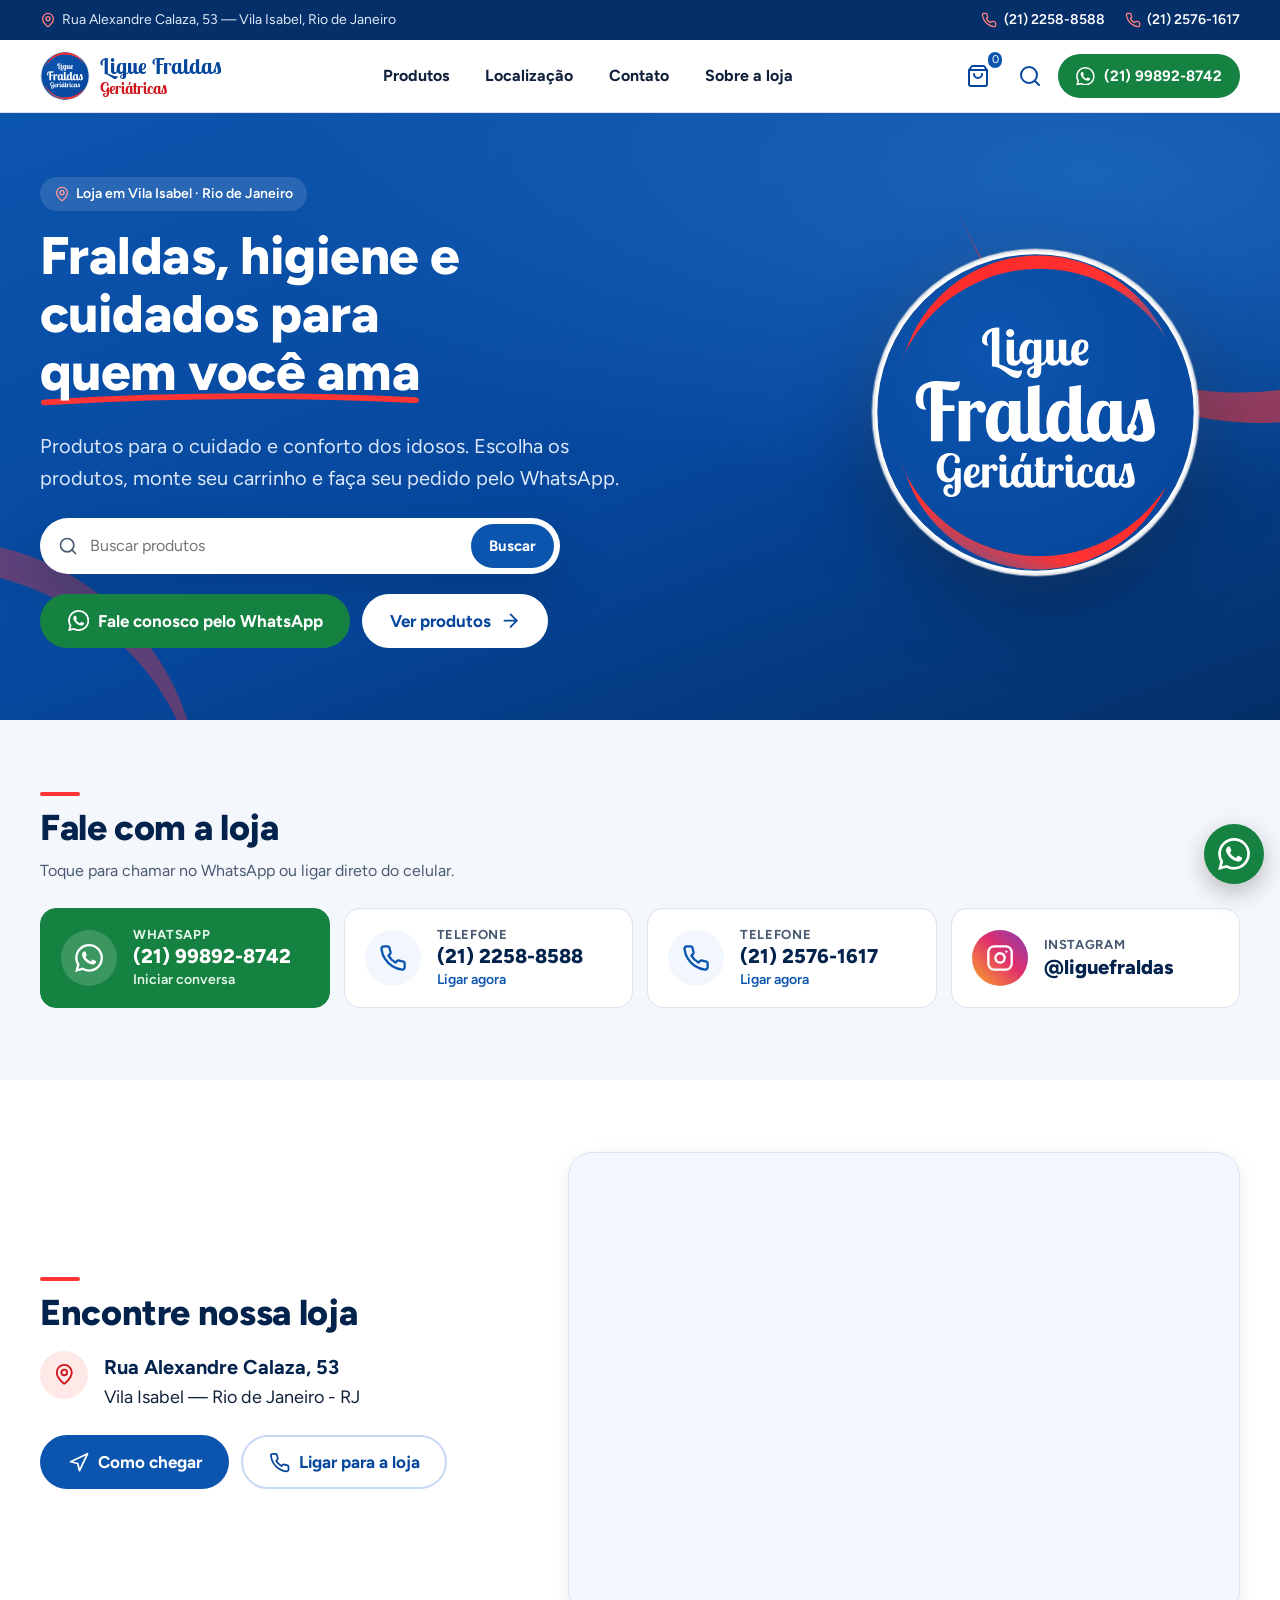
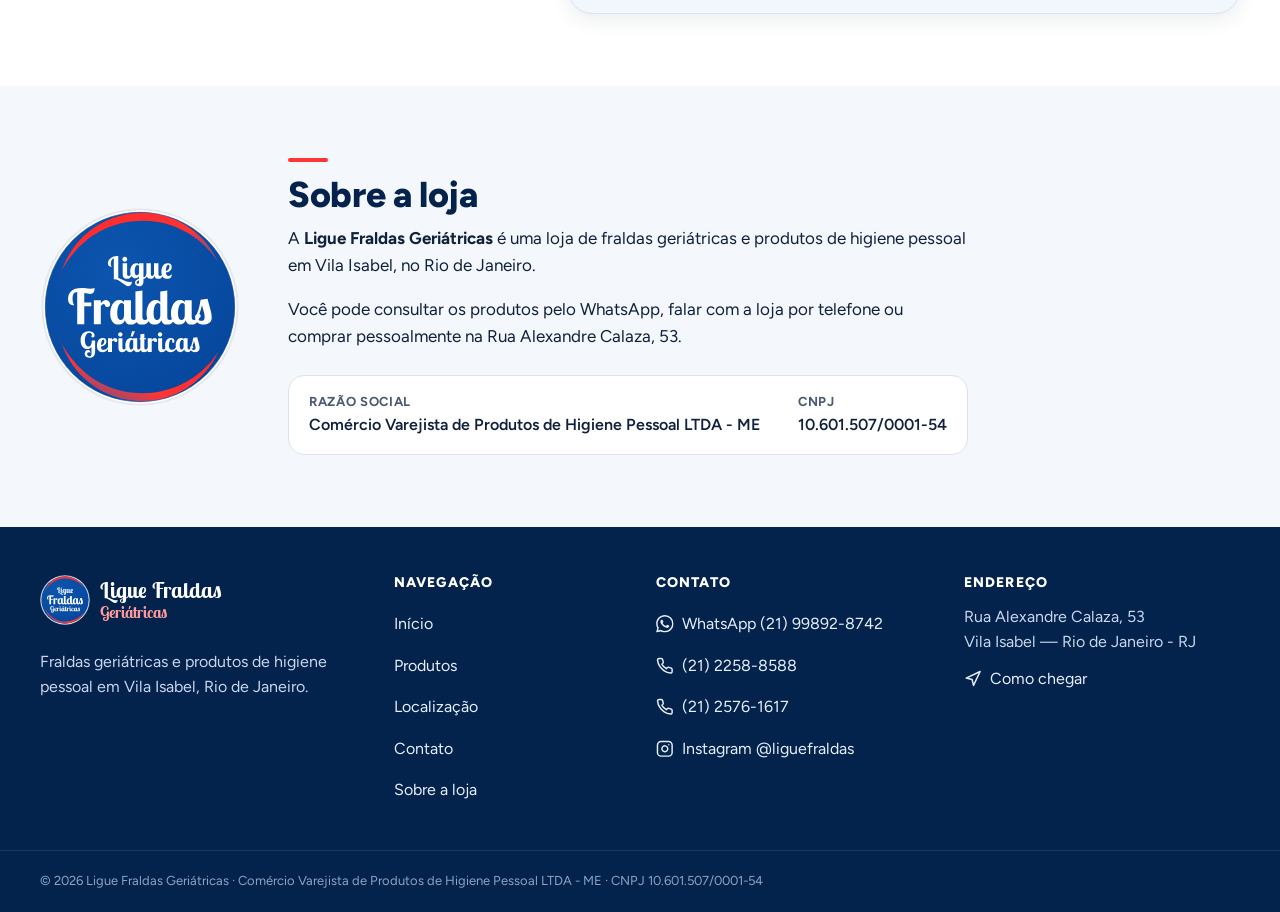
==== commit 3f0be75b: "Adiciona produtos e carrinho com pedido personalizado pelo WhatsApp" ====
--- a/index.html
+++ b/index.html
@@ -15,7 +15,7 @@
   <meta property="og:locale" content="pt_BR">
   <meta property="og:site_name" content="Ligue Fraldas Geriátricas">
   <meta property="og:title" content="Ligue Fraldas Geriátricas – Vila Isabel, Rio de Janeiro">
-  <meta property="og:description" content="Fraldas, higiene e cuidados para toda a família. Consulte nossos produtos pelo WhatsApp (21) 99892-8742.">
+  <meta property="og:description" content="Fraldas, higiene e cuidados para quem você ama. Consulte nossos produtos pelo WhatsApp (21) 99892-8742.">
   <meta property="og:url" content="https://www.SEU-DOMINIO.com.br/">
   <meta property="og:image" content="https://www.SEU-DOMINIO.com.br/img/og-image.png">
   <meta property="og:image:width" content="1200">
@@ -36,7 +36,7 @@
   <script>document.documentElement.classList.add('js');</script>
   <script src="js/config.js" defer></script>
   <script src="js/nucleo.js" defer></script>
-  <script src="js/inicio.js" defer></script>
+  <script src="js/carrinho.js" defer></script>
 
   <script type="application/ld+json">
   {
@@ -44,6 +44,7 @@
     "@graph": [
       {
         "@type": "Store",
+        "sameAs": ["https://www.instagram.com/liguefraldas/"],
         "@id": "https://www.SEU-DOMINIO.com.br/#loja",
         "name": "Ligue Fraldas Geriátricas",
         "legalName": "Comércio Varejista de Produtos de Higiene Pessoal LTDA - ME",
@@ -130,6 +131,7 @@
       </nav>
 
       <div class="cabecalho__acoes">
+        <button class="icone-btn carrinho-botao" type="button" data-carrinho-abrir aria-label="Abrir carrinho" aria-haspopup="dialog" aria-controls="carrinho"><svg class="icone" aria-hidden="true"><use href="#i-sacola"></use></svg><span class="carrinho-botao__contagem" data-carrinho-contagem>0</span></button>
         <a class="icone-btn" href="catalogo.html#busca" aria-label="Buscar produtos"><svg class="icone" aria-hidden="true"><use href="#i-busca"></use></svg></a>
         <a class="btn btn--wa btn--sm cabecalho__wa" href="https://wa.me/5521998928742" data-whatsapp target="_blank" rel="noopener"><svg class="icone" aria-hidden="true"><use href="#i-whatsapp"></use></svg><span>(21) 99892-8742</span></a>
         <button class="icone-btn menu-btn" type="button" data-menu-botao aria-controls="menu" aria-expanded="false" aria-label="Abrir menu"><svg class="icone" aria-hidden="true"><use href="#i-menu"></use></svg></button>
@@ -142,10 +144,10 @@
       <div class="container hero__in">
         <div class="hero__texto">
           <p class="hero__local"><svg class="icone" aria-hidden="true"><use href="#i-pin"></use></svg>Loja em Vila Isabel · Rio de Janeiro</p>
-          <h1 id="hero-titulo">Fraldas, higiene e cuidados para <span class="sublinhado">toda a família</span></h1>
-          <p class="hero__desc">Produtos de higiene e cuidados pessoais na Ligue Fraldas Geriátricas. Consulte pelo WhatsApp, ligue para a loja ou faça uma visita.</p>
-
-          <form class="busca busca--hero" action="catalogo.html" role="search" data-requer-produtos hidden>
+          <h1 id="hero-titulo">Fraldas, higiene e cuidados para <span class="sublinhado">quem você ama</span></h1>
+          <p class="hero__desc">Produtos para o cuidado e conforto dos idosos. Escolha os produtos, monte seu carrinho e faça seu pedido pelo WhatsApp.</p>
+
+          <form class="busca busca--hero" action="catalogo.html" role="search">
             <label class="sr-only" for="busca-hero">Buscar produtos</label>
             <svg class="icone busca__icone" aria-hidden="true"><use href="#i-busca"></use></svg>
             <input id="busca-hero" name="q" type="search" placeholder="Buscar produtos" autocomplete="off" enterkeyhint="search">
@@ -161,31 +163,6 @@
         <div class="hero__marca" aria-hidden="true">
           <img src="img/logo.svg" alt="" width="380" height="380">
         </div>
-      </div>
-    </section>
-
-    <section class="secao" id="produtos" aria-labelledby="produtos-titulo">
-      <div class="container">
-        <div class="secao__topo">
-          <div>
-            <h2 class="secao__titulo" id="produtos-titulo">Nossos produtos</h2>
-            <p class="secao__sub">Encontre o que precisa e consulte pelo WhatsApp.</p>
-          </div>
-          <a class="link-seta so-desktop" href="catalogo.html" data-requer-produtos hidden>Ver catálogo completo<svg class="icone" aria-hidden="true"><use href="#i-seta"></use></svg></a>
-        </div>
-
-        <ul class="chips" data-categorias-inicio aria-label="Categorias" hidden></ul>
-
-        <div class="grade-produtos grade-produtos--inicio" data-produtos-inicio aria-busy="true">
-          <noscript>
-            <div class="aviso">
-              <p class="aviso__titulo">Para ver os produtos, ative o JavaScript do navegador.</p>
-              <p>Você também pode consultar a loja pelo WhatsApp (21) 99892-8742 ou pelo telefone (21) 2258-8588.</p>
-            </div>
-          </noscript>
-        </div>
-
-        <a class="btn btn--primario btn--bloco so-mobile secao__mais" href="catalogo.html" data-requer-produtos hidden><span>Ver catálogo completo</span><svg class="icone" aria-hidden="true"><use href="#i-seta"></use></svg></a>
       </div>
     </section>
 
@@ -223,13 +200,13 @@
               <span class="contato-card__acao">Ligar agora</span>
             </span>
           </a>
-          <div class="contato-card contato-card--instagram" data-instagram>
+          <a class="contato-card contato-card--instagram" data-instagram href="https://www.instagram.com/liguefraldas/" target="_blank" rel="noopener">
             <span class="contato-card__icone"><svg class="icone" aria-hidden="true"><use href="#i-instagram"></use></svg></span>
             <span class="contato-card__texto">
               <span class="contato-card__rotulo">Instagram</span>
-              <span class="contato-card__valor" data-instagram-texto="{usuario}">Em breve</span>
-            </span>
-          </div>
+              <span class="contato-card__valor" data-instagram-texto="{usuario}">@liguefraldas</span>
+            </span>
+          </a>
         </div>
       </div>
     </section>
@@ -304,7 +281,7 @@
           <li><a href="https://wa.me/5521998928742" data-whatsapp target="_blank" rel="noopener"><svg class="icone" aria-hidden="true"><use href="#i-whatsapp"></use></svg>WhatsApp (21) 99892-8742</a></li>
           <li><a href="tel:+552122588588"><svg class="icone" aria-hidden="true"><use href="#i-telefone"></use></svg>(21) 2258-8588</a></li>
           <li><a href="tel:+552125761617"><svg class="icone" aria-hidden="true"><use href="#i-telefone"></use></svg>(21) 2576-1617</a></li>
-          <li><span class="rodape__instagram" data-instagram><svg class="icone" aria-hidden="true"><use href="#i-instagram"></use></svg><span data-instagram-texto="Instagram {usuario}">Instagram em breve</span></span></li>
+          <li><a class="rodape__instagram" data-instagram href="https://www.instagram.com/liguefraldas/" target="_blank" rel="noopener"><svg class="icone" aria-hidden="true"><use href="#i-instagram"></use></svg><span data-instagram-texto="Instagram {usuario}">Instagram @liguefraldas</span></a></li>
         </ul>
       </div>
 
--- a/css/estilo.css
+++ b/css/estilo.css
@@ -1249,3 +1249,45 @@
 /* ---------- Página 404 ---------- */
 
 .pagina-erro { padding-block: 3rem 4rem; }
+
+/* ---------- Compra por pacote e carrinho ---------- */
+.produto-preco { margin: .7rem 0 0; color: var(--azul-950); font-size: 1.5rem; font-weight: 800; }
+.produto-preco small { display: block; color: var(--texto-suave); font-size: .8rem; font-weight: 400; }
+.produto-preco--grande { margin-bottom: 1.2rem; font-size: 2rem; }
+.compra-card { display: grid; gap: .7rem; margin-bottom: .6rem; position: relative; z-index: 2; }
+.compra-card label { display: grid; gap: .25rem; font-size: .8125rem; font-weight: 700; }
+.compra-card select { width: 100%; min-width: 0; min-height: 44px; padding: .5rem; background: white; border: 1px solid var(--borda); border-radius: var(--raio-sm); }
+.carrinho-botao { position: relative; flex: none; gap: .3rem; min-width: 44px; padding-inline: .4rem; }
+.carrinho-botao__contagem { position: absolute; top: -2px; right: -2px; min-width: 1.15rem; padding-inline: .15rem; border: 2px solid white; border-radius: 99px; color: white; background: var(--azul-700); font-size: .7rem; line-height: 1.4; text-align: center; }
+body.carrinho-aberto { overflow: hidden; }
+.carrinho { width: min(620px, calc(100% - 24px)); max-height: calc(100dvh - 24px); margin: auto; padding: 1.5rem; border: 0; border-radius: var(--raio-lg); color: var(--texto); box-shadow: var(--sombra-lg); overflow-y: auto; }
+.carrinho::backdrop { background: rgb(3 35 77 / .6); }
+.carrinho__cabecalho { display: flex; align-items: center; justify-content: space-between; gap: 1rem; }
+.carrinho__cabecalho h2 { margin: 0; color: var(--azul-950); }
+.carrinho__aviso { color: var(--azul-800); font-size: .9rem; margin-block: .7rem; }
+.carrinho__aviso:empty { display: none; }
+.carrinho-item { display: grid; grid-template-columns: 72px minmax(0, 1fr); gap: 1rem; padding-block: 1.25rem; border-bottom: 1px solid var(--borda); }
+.carrinho-item > img { width: 72px; height: 72px; object-fit: contain; }
+.carrinho-item__info > a { text-decoration: none; }
+.carrinho-item__info p { margin: .2rem 0; color: var(--texto-suave); font-size: .875rem; }
+.carrinho-item__controles { display: flex; align-items: center; flex-wrap: wrap; gap: .75rem; margin-block: .7rem; }
+.carrinho-item__controles label { font-size: .875rem; }
+.carrinho-item input { width: 4.5rem; min-height: 44px; padding: .35rem; border: 1px solid var(--borda); border-radius: 8px; }
+.carrinho-item__controles button { border: 0; background: transparent; color: var(--vermelho-escuro); text-decoration: underline; min-height: 44px; cursor: pointer; }
+.carrinho__rodape { display: grid; gap: .75rem; padding-top: 1.25rem; }
+.carrinho__pedido { display: grid; gap: .5rem; }
+.carrinho__pedido label { font-weight: 700; }
+.carrinho__pedido input[type="text"] { width: 100%; min-width: 0; min-height: 48px; padding: .65rem .8rem; border: 1px solid var(--borda); border-radius: var(--raio-sm); background: white; }
+.carrinho__pedido .btn { margin-top: .5rem; }
+.carrinho__total { display: flex; flex-wrap: wrap; justify-content: space-between; gap: .5rem; margin: 0; font-size: 1.125rem; }
+.carrinho__total strong { color: var(--azul-950); font-size: 1.5rem; }
+@media (max-width: 399px) {
+  .grade-produtos { grid-template-columns: minmax(0, 1fr); }
+  .cabecalho__in { gap: .35rem; }
+  .cabecalho__acoes { gap: 0; }
+  .marca__logo { width: 36px; height: 36px; }
+  .marca__nome { font-size: 1.15rem; }
+  .carrinho { padding: 1rem; }
+  .carrinho-item { grid-template-columns: 48px minmax(0, 1fr); gap: .6rem; }
+  .carrinho-item > img { width: 48px; height: 48px; }
+}
